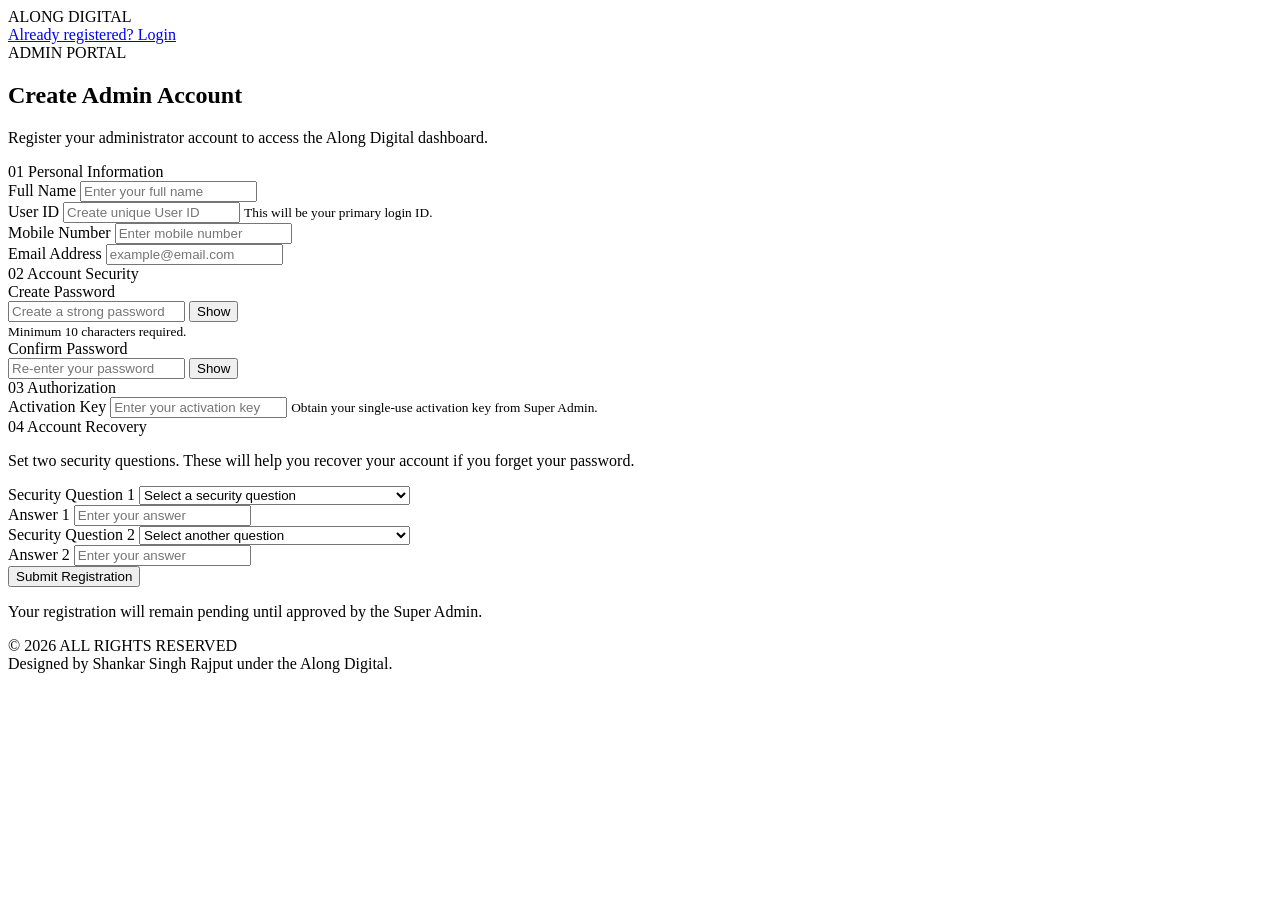
==== index.html @ 4b767f68 "Create index.html" ====
<!DOCTYPE html>
<html lang="en">

<head>
  <meta charset="UTF-8">
  <meta name="viewport" content="width=device-width, initial-scale=1.0">
  <meta name="theme-color" content="#080d19">

  <title>Admin Registration | Along Digital</title>

  <link rel="stylesheet" href="entry.css">
</head>

<body>

  <!-- NAVBAR -->
  <header class="navbar">
    <div class="brand">
      ALONG <span>DIGITAL</span>
    </div>

    <a href="login.html" class="login-link">
      Already registered? Login
    </a>
  </header>


  <!-- MAIN CONTENT -->
  <main class="container">

    <section class="registration-card">

      <div class="heading">
        <span class="eyebrow">ADMIN PORTAL</span>

        <h1>Create Admin Account</h1>

        <p>
          Register your administrator account to access
          the Along Digital dashboard.
        </p>
      </div>


      <!-- REGISTRATION FORM -->
      <form id="adminForm">

        <!-- PERSONAL DETAILS -->
        <div class="section-title">
          <span>01</span>
          Personal Information
        </div>

        <div class="form-group">
          <label for="fullName">Full Name</label>

          <input
            type="text"
            id="fullName"
            name="fullName"
            placeholder="Enter your full name"
            autocomplete="name"
            required
          >
        </div>


        <div class="form-row">

          <div class="form-group">
            <label for="userID">User ID</label>

            <input
              type="text"
              id="userID"
              name="userID"
              placeholder="Create unique User ID"
              autocomplete="username"
              minlength="4"
              required
            >

            <small>This will be your primary login ID.</small>
          </div>


          <div class="form-group">
            <label for="mobile">Mobile Number</label>

            <input
              type="tel"
              id="mobile"
              name="mobile"
              placeholder="Enter mobile number"
              autocomplete="tel"
              required
            >
          </div>

        </div>


        <div class="form-group">
          <label for="email">Email Address</label>

          <input
            type="email"
            id="email"
            name="email"
            placeholder="example@email.com"
            autocomplete="email"
            required
          >
        </div>


        <!-- PASSWORD -->
        <div class="section-title">
          <span>02</span>
          Account Security
        </div>

        <div class="form-group">
          <label for="password">Create Password</label>

          <div class="password-wrapper">
            <input
              type="password"
              id="password"
              name="password"
              placeholder="Create a strong password"
              autocomplete="new-password"
              minlength="10"
              required
            >

            <button
              type="button"
              class="toggle-password"
              data-target="password"
            >
              Show
            </button>
          </div>

          <small>Minimum 10 characters required.</small>
        </div>


        <div class="form-group">
          <label for="confirmPassword">Confirm Password</label>

          <div class="password-wrapper">
            <input
              type="password"
              id="confirmPassword"
              name="confirmPassword"
              placeholder="Re-enter your password"
              autocomplete="new-password"
              required
            >

            <button
              type="button"
              class="toggle-password"
              data-target="confirmPassword"
            >
              Show
            </button>
          </div>
        </div>


        <!-- ACTIVATION KEY -->
        <div class="section-title">
          <span>03</span>
          Authorization
        </div>

        <div class="form-group">
          <label for="activationKey">Activation Key</label>

          <input
            type="text"
            id="activationKey"
            name="activationKey"
            placeholder="Enter your activation key"
            autocomplete="off"
            required
          >

          <small>
            Obtain your single-use activation key from Super Admin.
          </small>
        </div>


        <!-- SECURITY QUESTIONS -->
        <div class="section-title">
          <span>04</span>
          Account Recovery
        </div>

        <p class="section-description">
          Set two security questions. These will help you
          recover your account if you forget your password.
        </p>


        <div class="form-group">
          <label for="securityQuestion1">
            Security Question 1
          </label>

          <select
            id="securityQuestion1"
            name="securityQuestion1"
            required
          >
            <option value="">Select a security question</option>
            <option value="What was the name of your first school?">
              What was the name of your first school?
            </option>
            <option value="What is your favourite childhood memory?">
              What is your favourite childhood memory?
            </option>
            <option value="What was your childhood nickname?">
              What was your childhood nickname?
            </option>
            <option value="What is the name of your first teacher?">
              What is the name of your first teacher?
            </option>
            <option value="What was your first pet's name?">
              What was your first pet's name?
            </option>
          </select>
        </div>


        <div class="form-group">
          <label for="securityAnswer1">
            Answer 1
          </label>

          <input
            type="text"
            id="securityAnswer1"
            name="securityAnswer1"
            placeholder="Enter your answer"
            autocomplete="off"
            required
          >
        </div>


        <div class="form-group">
          <label for="securityQuestion2">
            Security Question 2
          </label>

          <select
            id="securityQuestion2"
            name="securityQuestion2"
            required
          >
            <option value="">Select another question</option>
            <option value="What was the name of your first school?">
              What was the name of your first school?
            </option>
            <option value="What is your favourite childhood memory?">
              What is your favourite childhood memory?
            </option>
            <option value="What was your childhood nickname?">
              What was your childhood nickname?
            </option>
            <option value="What is the name of your first teacher?">
              What is the name of your first teacher?
            </option>
            <option value="What was your first pet's name?">
              What was your first pet's name?
            </option>
          </select>
        </div>


        <div class="form-group">
          <label for="securityAnswer2">
            Answer 2
          </label>

          <input
            type="text"
            id="securityAnswer2"
            name="securityAnswer2"
            placeholder="Enter your answer"
            autocomplete="off"
            required
          >
        </div>


        <!-- MESSAGE AREA -->
        <div id="message" role="status" aria-live="polite"></div>


        <!-- SUBMIT -->
        <button
          type="submit"
          id="submitBtn"
          class="submit-btn"
        >
          Submit Registration
        </button>


        <p class="approval-note">
          Your registration will remain pending until
          approved by the Super Admin.
        </p>

      </form>

    </section>

  </main>


  <!-- FOOTER -->
  <footer class="footer">
    © 2026 ALL RIGHTS RESERVED
    <br>
    Designed by Shankar Singh Rajput under the Along Digital.
  </footer>


  <script src="entry.js"></script>

</body>
  </html>
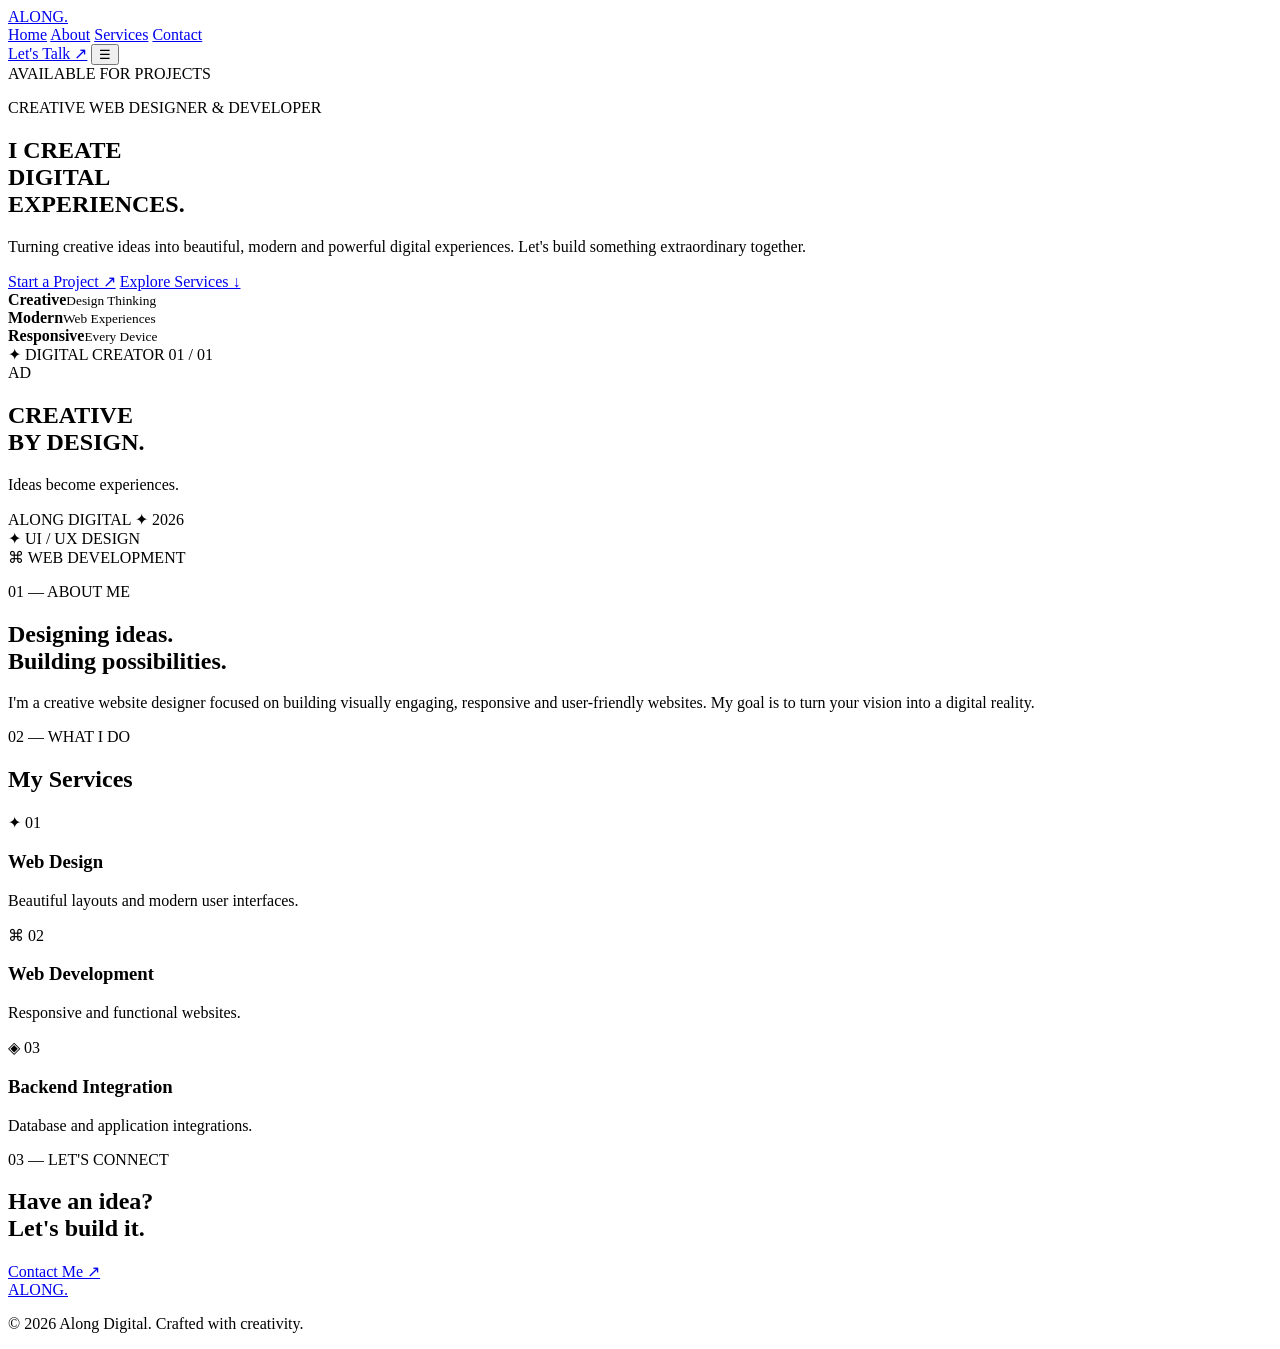
==== commit 0b9d0348: "Create index.html" ====
--- a/index.html
+++ b/index.html
@@ -1,341 +1,141 @@
-
 <!DOCTYPE html>
 <html lang="en">
-
 <head>
   <meta charset="UTF-8">
   <meta name="viewport" content="width=device-width, initial-scale=1.0">
-  <meta name="theme-color" content="#080d19">
-
-  <title>Admin Registration | Along Digital</title>
-
-  <link rel="stylesheet" href="entry.css">
+  <meta name="theme-color" content="#080812">
+  <title>Along Digital | Creative Web Designer</title>
+  <link rel="stylesheet" href="style.css">
+  <link rel="preconnect" href="https://fonts.googleapis.com">
+  <link href="https://fonts.googleapis.com/css2?family=Inter:wght@400;500;600;700;800&display=swap" rel="stylesheet">
 </head>
-
 <body>
 
-  <!-- NAVBAR -->
+  <div class="glow glow-one"></div>
+  <div class="glow glow-two"></div>
+
   <header class="navbar">
-    <div class="brand">
-      ALONG <span>DIGITAL</span>
-    </div>
+    <a href="#" class="logo">ALONG<span>.</span></a>
 
-    <a href="login.html" class="login-link">
-      Already registered? Login
-    </a>
+    <nav id="nav">
+      <a href="#home">Home</a>
+      <a href="#about">About</a>
+      <a href="#services">Services</a>
+      <a href="#contact">Contact</a>
+    </nav>
+
+    <a href="#contact" class="nav-btn">Let's Talk ↗</a>
+    <button class="menu" id="menu">☰</button>
   </header>
 
+  <main>
+    <section class="hero" id="home">
+      <div class="hero-content">
+        <div class="availability">
+          <span></span> AVAILABLE FOR PROJECTS
+        </div>
 
-  <!-- MAIN CONTENT -->
-  <main class="container">
+        <p class="eyebrow">CREATIVE WEB DESIGNER & DEVELOPER</p>
 
-    <section class="registration-card">
+        <h1>
+          I CREATE<br>
+          <span class="gradient">DIGITAL</span><br>
+          EXPERIENCES.
+        </h1>
 
-      <div class="heading">
-        <span class="eyebrow">ADMIN PORTAL</span>
+        <p class="description">
+          Turning creative ideas into beautiful, modern and
+          powerful digital experiences. Let's build something
+          extraordinary together.
+        </p>
 
-        <h1>Create Admin Account</h1>
+        <div class="hero-actions">
+          <a href="#contact" class="primary-btn">Start a Project ↗</a>
+          <a href="#services" class="secondary-btn">Explore Services ↓</a>
+        </div>
 
-        <p>
-          Register your administrator account to access
-          the Along Digital dashboard.
-        </p>
+        <div class="stats">
+          <div><strong>Creative</strong><small>Design Thinking</small></div>
+          <div><strong>Modern</strong><small>Web Experiences</small></div>
+          <div><strong>Responsive</strong><small>Every Device</small></div>
+        </div>
       </div>
 
+      <div class="hero-visual">
+        <div class="orbit orbit-one"></div>
+        <div class="orbit orbit-two"></div>
 
-      <!-- REGISTRATION FORM -->
-      <form id="adminForm">
-
-        <!-- PERSONAL DETAILS -->
-        <div class="section-title">
-          <span>01</span>
-          Personal Information
-        </div>
-
-        <div class="form-group">
-          <label for="fullName">Full Name</label>
-
-          <input
-            type="text"
-            id="fullName"
-            name="fullName"
-            placeholder="Enter your full name"
-            autocomplete="name"
-            required
-          >
-        </div>
-
-
-        <div class="form-row">
-
-          <div class="form-group">
-            <label for="userID">User ID</label>
-
-            <input
-              type="text"
-              id="userID"
-              name="userID"
-              placeholder="Create unique User ID"
-              autocomplete="username"
-              minlength="4"
-              required
-            >
-
-            <small>This will be your primary login ID.</small>
+        <div class="designer-card">
+          <div class="card-top">
+            <span>✦ DIGITAL CREATOR</span>
+            <span>01 / 01</span>
           </div>
 
+          <div class="avatar">AD</div>
 
-          <div class="form-group">
-            <label for="mobile">Mobile Number</label>
+          <h2>CREATIVE<br>BY DESIGN.</h2>
+          <p>Ideas become experiences.</p>
 
-            <input
-              type="tel"
-              id="mobile"
-              name="mobile"
-              placeholder="Enter mobile number"
-              autocomplete="tel"
-              required
-            >
-          </div>
-
-        </div>
-
-
-        <div class="form-group">
-          <label for="email">Email Address</label>
-
-          <input
-            type="email"
-            id="email"
-            name="email"
-            placeholder="example@email.com"
-            autocomplete="email"
-            required
-          >
-        </div>
-
-
-        <!-- PASSWORD -->
-        <div class="section-title">
-          <span>02</span>
-          Account Security
-        </div>
-
-        <div class="form-group">
-          <label for="password">Create Password</label>
-
-          <div class="password-wrapper">
-            <input
-              type="password"
-              id="password"
-              name="password"
-              placeholder="Create a strong password"
-              autocomplete="new-password"
-              minlength="10"
-              required
-            >
-
-            <button
-              type="button"
-              class="toggle-password"
-              data-target="password"
-            >
-              Show
-            </button>
-          </div>
-
-          <small>Minimum 10 characters required.</small>
-        </div>
-
-
-        <div class="form-group">
-          <label for="confirmPassword">Confirm Password</label>
-
-          <div class="password-wrapper">
-            <input
-              type="password"
-              id="confirmPassword"
-              name="confirmPassword"
-              placeholder="Re-enter your password"
-              autocomplete="new-password"
-              required
-            >
-
-            <button
-              type="button"
-              class="toggle-password"
-              data-target="confirmPassword"
-            >
-              Show
-            </button>
+          <div class="card-bottom">
+            <span>ALONG DIGITAL</span>
+            <span>✦ 2026</span>
           </div>
         </div>
 
-
-        <!-- ACTIVATION KEY -->
-        <div class="section-title">
-          <span>03</span>
-          Authorization
-        </div>
-
-        <div class="form-group">
-          <label for="activationKey">Activation Key</label>
-
-          <input
-            type="text"
-            id="activationKey"
-            name="activationKey"
-            placeholder="Enter your activation key"
-            autocomplete="off"
-            required
-          >
-
-          <small>
-            Obtain your single-use activation key from Super Admin.
-          </small>
-        </div>
-
-
-        <!-- SECURITY QUESTIONS -->
-        <div class="section-title">
-          <span>04</span>
-          Account Recovery
-        </div>
-
-        <p class="section-description">
-          Set two security questions. These will help you
-          recover your account if you forget your password.
-        </p>
-
-
-        <div class="form-group">
-          <label for="securityQuestion1">
-            Security Question 1
-          </label>
-
-          <select
-            id="securityQuestion1"
-            name="securityQuestion1"
-            required
-          >
-            <option value="">Select a security question</option>
-            <option value="What was the name of your first school?">
-              What was the name of your first school?
-            </option>
-            <option value="What is your favourite childhood memory?">
-              What is your favourite childhood memory?
-            </option>
-            <option value="What was your childhood nickname?">
-              What was your childhood nickname?
-            </option>
-            <option value="What is the name of your first teacher?">
-              What is the name of your first teacher?
-            </option>
-            <option value="What was your first pet's name?">
-              What was your first pet's name?
-            </option>
-          </select>
-        </div>
-
-
-        <div class="form-group">
-          <label for="securityAnswer1">
-            Answer 1
-          </label>
-
-          <input
-            type="text"
-            id="securityAnswer1"
-            name="securityAnswer1"
-            placeholder="Enter your answer"
-            autocomplete="off"
-            required
-          >
-        </div>
-
-
-        <div class="form-group">
-          <label for="securityQuestion2">
-            Security Question 2
-          </label>
-
-          <select
-            id="securityQuestion2"
-            name="securityQuestion2"
-            required
-          >
-            <option value="">Select another question</option>
-            <option value="What was the name of your first school?">
-              What was the name of your first school?
-            </option>
-            <option value="What is your favourite childhood memory?">
-              What is your favourite childhood memory?
-            </option>
-            <option value="What was your childhood nickname?">
-              What was your childhood nickname?
-            </option>
-            <option value="What is the name of your first teacher?">
-              What is the name of your first teacher?
-            </option>
-            <option value="What was your first pet's name?">
-              What was your first pet's name?
-            </option>
-          </select>
-        </div>
-
-
-        <div class="form-group">
-          <label for="securityAnswer2">
-            Answer 2
-          </label>
-
-          <input
-            type="text"
-            id="securityAnswer2"
-            name="securityAnswer2"
-            placeholder="Enter your answer"
-            autocomplete="off"
-            required
-          >
-        </div>
-
-
-        <!-- MESSAGE AREA -->
-        <div id="message" role="status" aria-live="polite"></div>
-
-
-        <!-- SUBMIT -->
-        <button
-          type="submit"
-          id="submitBtn"
-          class="submit-btn"
-        >
-          Submit Registration
-        </button>
-
-
-        <p class="approval-note">
-          Your registration will remain pending until
-          approved by the Super Admin.
-        </p>
-
-      </form>
-
+        <div class="floating-tag tag-one">✦ UI / UX DESIGN</div>
+        <div class="floating-tag tag-two">⌘ WEB DEVELOPMENT</div>
+      </div>
     </section>
 
+    <section class="about section" id="about">
+      <p class="eyebrow">01 — ABOUT ME</p>
+      <h2>Designing ideas.<br><span class="gradient">Building possibilities.</span></h2>
+      <p>
+        I'm a creative website designer focused on building
+        visually engaging, responsive and user-friendly websites.
+        My goal is to turn your vision into a digital reality.
+      </p>
+    </section>
+
+    <section class="services section" id="services">
+      <p class="eyebrow">02 — WHAT I DO</p>
+      <h2>My <span class="gradient">Services</span></h2>
+
+      <div class="service-grid">
+        <article class="service-card">
+          <span>✦ 01</span>
+          <h3>Web Design</h3>
+          <p>Beautiful layouts and modern user interfaces.</p>
+        </article>
+
+        <article class="service-card">
+          <span>⌘ 02</span>
+          <h3>Web Development</h3>
+          <p>Responsive and functional websites.</p>
+        </article>
+
+        <article class="service-card">
+          <span>◈ 03</span>
+          <h3>Backend Integration</h3>
+          <p>Database and application integrations.</p>
+        </article>
+      </div>
+    </section>
+
+    <section class="contact section" id="contact">
+      <p class="eyebrow">03 — LET'S CONNECT</p>
+      <h2>Have an idea?<br><span class="gradient">Let's build it.</span></h2>
+      <a class="primary-btn" href="mailto:contact@alongdigital.com">
+        Contact Me ↗
+      </a>
+    </section>
   </main>
 
-
-  <!-- FOOTER -->
-  <footer class="footer">
-    © 2026 ALL RIGHTS RESERVED
-    <br>
-    Designed by Shankar Singh Rajput under the Along Digital.
+  <footer>
+    <a href="#" class="logo">ALONG<span>.</span></a>
+    <p>© 2026 Along Digital. Crafted with creativity.</p>
   </footer>
 
-
-  <script src="entry.js"></script>
-
+  <script src="script.js"></script>
 </body>
   </html>
-  
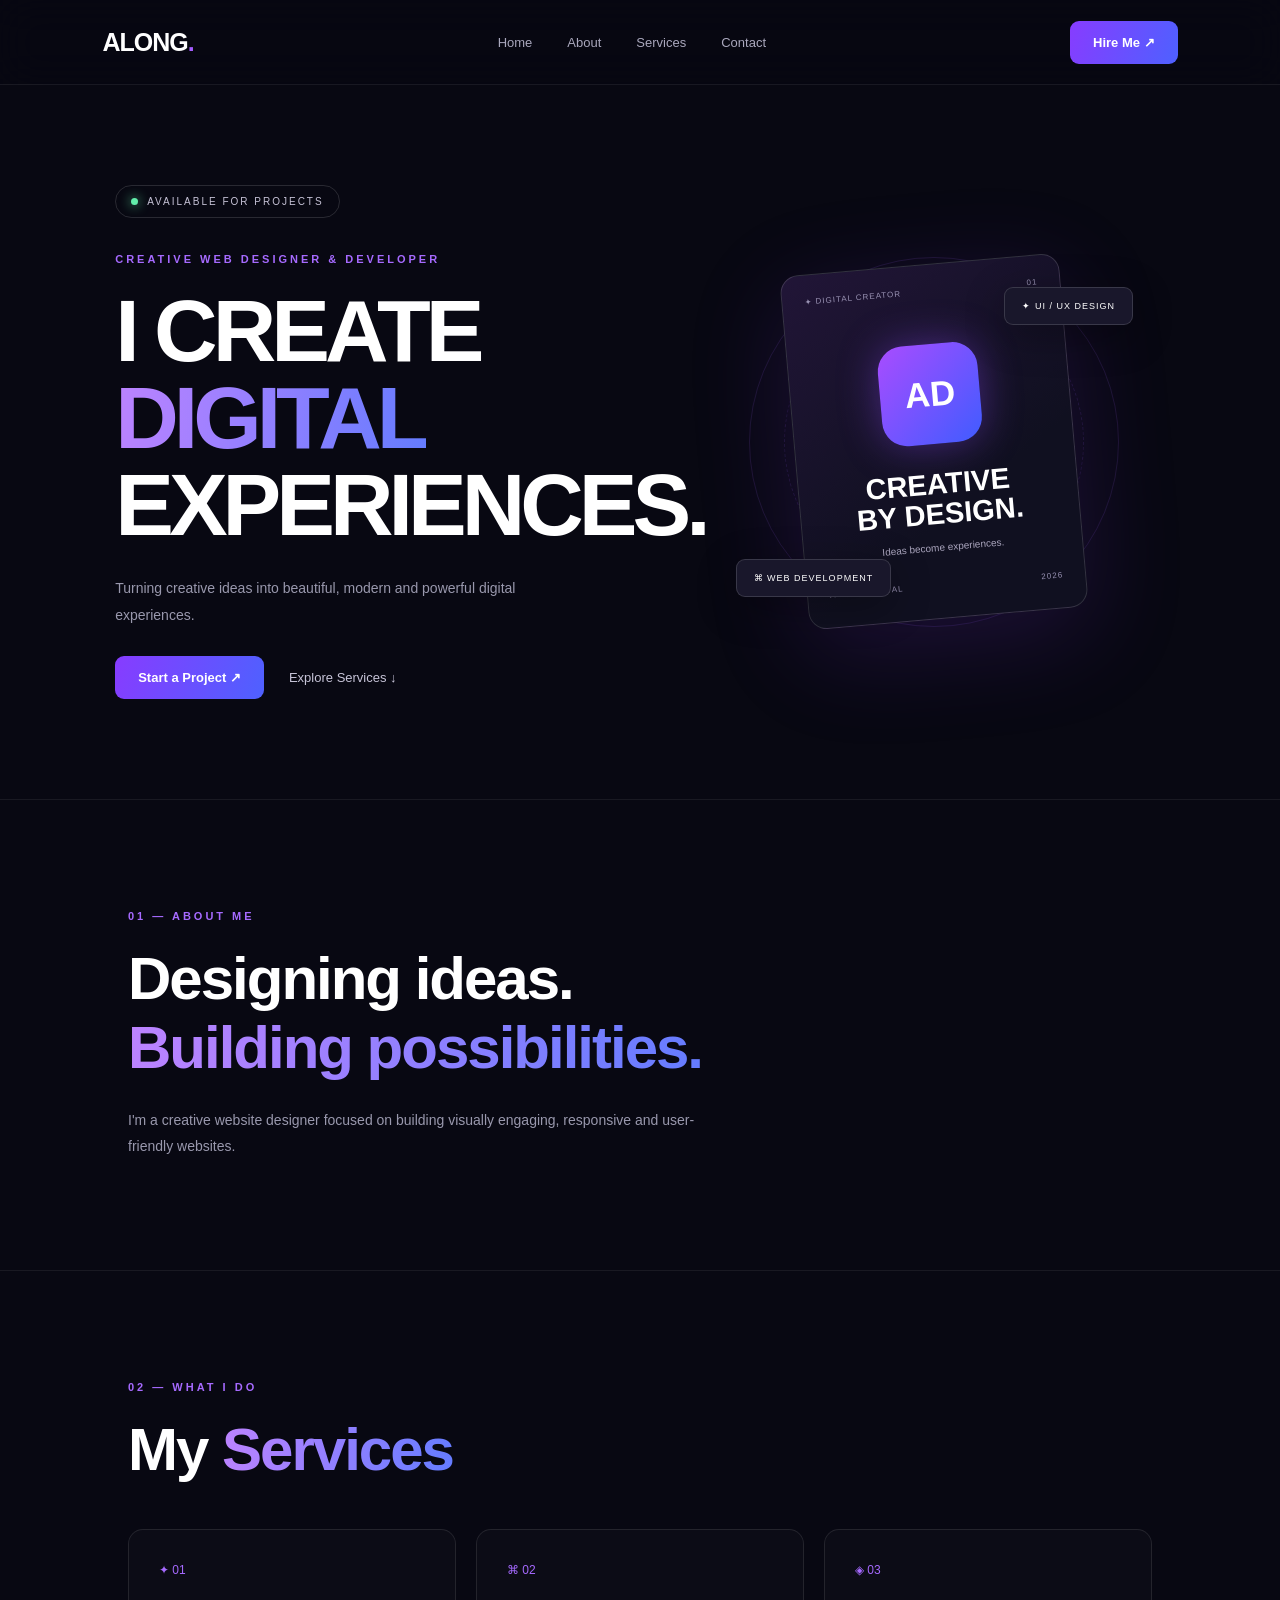
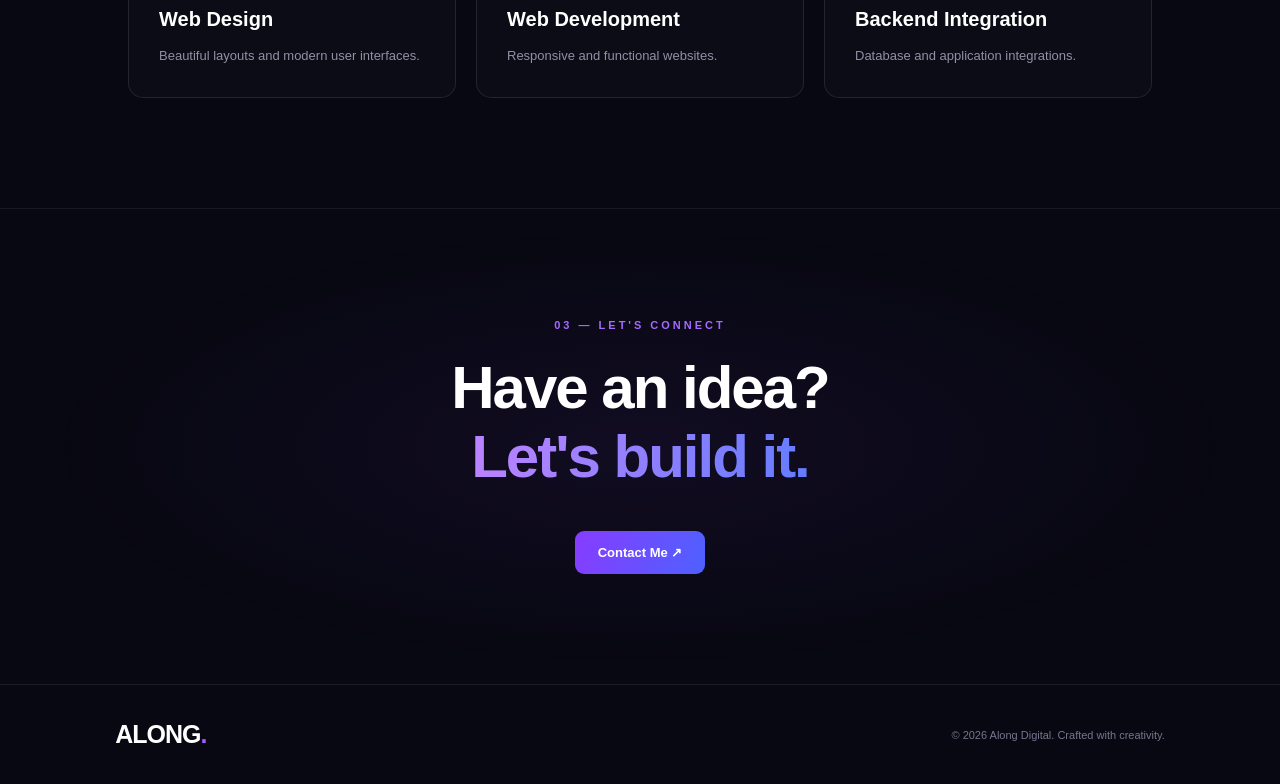
==== commit 498ef817: "Refactor index.html for improved structure and content Updated the title and navigation structure, r" ====
--- a/index.html
+++ b/index.html
@@ -1,141 +1,102 @@
+
 <!DOCTYPE html>
 <html lang="en">
 <head>
   <meta charset="UTF-8">
   <meta name="viewport" content="width=device-width, initial-scale=1.0">
-  <meta name="theme-color" content="#080812">
-  <title>Along Digital | Creative Web Designer</title>
+  <title>Along Digital | Web Designer</title>
   <link rel="stylesheet" href="style.css">
-  <link rel="preconnect" href="https://fonts.googleapis.com">
-  <link href="https://fonts.googleapis.com/css2?family=Inter:wght@400;500;600;700;800&display=swap" rel="stylesheet">
 </head>
 <body>
 
-  <div class="glow glow-one"></div>
-  <div class="glow glow-two"></div>
+<header class="navbar">
+  <a href="index.html" class="logo">ALONG<span>.</span></a>
 
-  <header class="navbar">
-    <a href="#" class="logo">ALONG<span>.</span></a>
+  <nav id="nav">
+    <a href="index.html" class="active">Home</a>
+    <a href="index.html#about">About</a>
+    <a href="index.html#services">Services</a>
+    <a href="contact.html">Contact</a>
+  </nav>
 
-    <nav id="nav">
-      <a href="#home">Home</a>
-      <a href="#about">About</a>
-      <a href="#services">Services</a>
-      <a href="#contact">Contact</a>
-    </nav>
+  <a href="contact.html" class="nav-btn">Hire Me ↗</a>
+  <button class="menu" id="menu" aria-label="Toggle menu">☰</button>
+</header>
 
-    <a href="#contact" class="nav-btn">Let's Talk ↗</a>
-    <button class="menu" id="menu">☰</button>
-  </header>
+<main>
+  <section class="hero" id="home">
+    <div class="hero-content">
+      <div class="availability"><span></span> AVAILABLE FOR PROJECTS</div>
+      <p class="eyebrow">CREATIVE WEB DESIGNER & DEVELOPER</p>
+      <h1>I CREATE<br><span class="gradient">DIGITAL</span><br>EXPERIENCES.</h1>
+      <p class="description">
+        Turning creative ideas into beautiful, modern and
+        powerful digital experiences.
+      </p>
+      <div class="hero-actions">
+        <a href="contact.html" class="primary-btn">Start a Project ↗</a>
+        <a href="#services" class="secondary-btn">Explore Services ↓</a>
+      </div>
+    </div>
 
-  <main>
-    <section class="hero" id="home">
-      <div class="hero-content">
-        <div class="availability">
-          <span></span> AVAILABLE FOR PROJECTS
-        </div>
+    <div class="hero-visual">
+      <div class="orbit orbit-one"></div>
+      <div class="orbit orbit-two"></div>
+      <div class="designer-card">
+        <div class="card-top"><span>✦ DIGITAL CREATOR</span><span>01</span></div>
+        <div class="avatar">AD</div>
+        <h2>CREATIVE<br>BY DESIGN.</h2>
+        <p>Ideas become experiences.</p>
+        <div class="card-bottom"><span>ALONG DIGITAL</span><span>2026</span></div>
+      </div>
+      <div class="floating-tag tag-one">✦ UI / UX DESIGN</div>
+      <div class="floating-tag tag-two">⌘ WEB DEVELOPMENT</div>
+    </div>
+  </section>
 
-        <p class="eyebrow">CREATIVE WEB DESIGNER & DEVELOPER</p>
+  <section class="about section" id="about">
+    <p class="eyebrow">01 — ABOUT ME</p>
+    <h2>Designing ideas.<br><span class="gradient">Building possibilities.</span></h2>
+    <p>
+      I'm a creative website designer focused on building
+      visually engaging, responsive and user-friendly websites.
+    </p>
+  </section>
 
-        <h1>
-          I CREATE<br>
-          <span class="gradient">DIGITAL</span><br>
-          EXPERIENCES.
-        </h1>
+  <section class="services section" id="services">
+    <p class="eyebrow">02 — WHAT I DO</p>
+    <h2>My <span class="gradient">Services</span></h2>
+    <div class="service-grid">
+      <article class="service-card">
+        <span>✦ 01</span>
+        <h3>Web Design</h3>
+        <p>Beautiful layouts and modern user interfaces.</p>
+      </article>
+      <article class="service-card">
+        <span>⌘ 02</span>
+        <h3>Web Development</h3>
+        <p>Responsive and functional websites.</p>
+      </article>
+      <article class="service-card">
+        <span>◈ 03</span>
+        <h3>Backend Integration</h3>
+        <p>Database and application integrations.</p>
+      </article>
+    </div>
+  </section>
 
-        <p class="description">
-          Turning creative ideas into beautiful, modern and
-          powerful digital experiences. Let's build something
-          extraordinary together.
-        </p>
+  <section class="contact section">
+    <p class="eyebrow">03 — LET'S CONNECT</p>
+    <h2>Have an idea?<br><span class="gradient">Let's build it.</span></h2>
+    <a href="contact.html" class="primary-btn">Contact Me ↗</a>
+  </section>
+</main>
 
-        <div class="hero-actions">
-          <a href="#contact" class="primary-btn">Start a Project ↗</a>
-          <a href="#services" class="secondary-btn">Explore Services ↓</a>
-        </div>
+<footer>
+  <a href="index.html" class="logo">ALONG<span>.</span></a>
+  <p>© 2026 Along Digital. Crafted with creativity.</p>
+</footer>
 
-        <div class="stats">
-          <div><strong>Creative</strong><small>Design Thinking</small></div>
-          <div><strong>Modern</strong><small>Web Experiences</small></div>
-          <div><strong>Responsive</strong><small>Every Device</small></div>
-        </div>
-      </div>
-
-      <div class="hero-visual">
-        <div class="orbit orbit-one"></div>
-        <div class="orbit orbit-two"></div>
-
-        <div class="designer-card">
-          <div class="card-top">
-            <span>✦ DIGITAL CREATOR</span>
-            <span>01 / 01</span>
-          </div>
-
-          <div class="avatar">AD</div>
-
-          <h2>CREATIVE<br>BY DESIGN.</h2>
-          <p>Ideas become experiences.</p>
-
-          <div class="card-bottom">
-            <span>ALONG DIGITAL</span>
-            <span>✦ 2026</span>
-          </div>
-        </div>
-
-        <div class="floating-tag tag-one">✦ UI / UX DESIGN</div>
-        <div class="floating-tag tag-two">⌘ WEB DEVELOPMENT</div>
-      </div>
-    </section>
-
-    <section class="about section" id="about">
-      <p class="eyebrow">01 — ABOUT ME</p>
-      <h2>Designing ideas.<br><span class="gradient">Building possibilities.</span></h2>
-      <p>
-        I'm a creative website designer focused on building
-        visually engaging, responsive and user-friendly websites.
-        My goal is to turn your vision into a digital reality.
-      </p>
-    </section>
-
-    <section class="services section" id="services">
-      <p class="eyebrow">02 — WHAT I DO</p>
-      <h2>My <span class="gradient">Services</span></h2>
-
-      <div class="service-grid">
-        <article class="service-card">
-          <span>✦ 01</span>
-          <h3>Web Design</h3>
-          <p>Beautiful layouts and modern user interfaces.</p>
-        </article>
-
-        <article class="service-card">
-          <span>⌘ 02</span>
-          <h3>Web Development</h3>
-          <p>Responsive and functional websites.</p>
-        </article>
-
-        <article class="service-card">
-          <span>◈ 03</span>
-          <h3>Backend Integration</h3>
-          <p>Database and application integrations.</p>
-        </article>
-      </div>
-    </section>
-
-    <section class="contact section" id="contact">
-      <p class="eyebrow">03 — LET'S CONNECT</p>
-      <h2>Have an idea?<br><span class="gradient">Let's build it.</span></h2>
-      <a class="primary-btn" href="mailto:contact@alongdigital.com">
-        Contact Me ↗
-      </a>
-    </section>
-  </main>
-
-  <footer>
-    <a href="#" class="logo">ALONG<span>.</span></a>
-    <p>© 2026 Along Digital. Crafted with creativity.</p>
-  </footer>
-
-  <script src="script.js"></script>
+<script src="script.js"></script>
 </body>
-  </html>
+</html>
--- a/style.css
+++ b/style.css
@@ -0,0 +1,417 @@
+* {
+  margin: 0;
+  padding: 0;
+  box-sizing: border-box;
+}
+
+html {
+  scroll-behavior: smooth;
+}
+
+body {
+  background: #080812;
+  color: #fff;
+  font-family: 'Inter', sans-serif;
+  overflow-x: hidden;
+}
+
+a {
+  text-decoration: none;
+  color: inherit;
+}
+
+.glow {
+  position: fixed;
+  width: 350px;
+  height: 350px;
+  border-radius: 50%;
+  filter: blur(120px);
+  opacity: .22;
+  pointer-events: none;
+  z-index: -1;
+}
+
+.glow-one {
+  background: #822cff;
+  top: 5%;
+  left: -150px;
+}
+
+.glow-two {
+  background: #145eff;
+  right: -150px;
+  top: 45%;
+}
+
+.navbar {
+  height: 85px;
+  display: flex;
+  align-items: center;
+  justify-content: space-between;
+  padding: 0 8%;
+  border-bottom: 1px solid #ffffff12;
+  position: sticky;
+  top: 0;
+  background: #080812dd;
+  backdrop-filter: blur(20px);
+  z-index: 100;
+}
+
+.logo {
+  font-size: 25px;
+  font-weight: 800;
+  letter-spacing: -1px;
+}
+
+.logo span {
+  color: #a45cff;
+}
+
+nav {
+  display: flex;
+  gap: 35px;
+}
+
+nav a {
+  font-size: 13px;
+  color: #aaa8bd;
+  transition: .3s;
+}
+
+nav a:hover {
+  color: #b77cff;
+}
+
+.nav-btn, .primary-btn {
+  padding: 14px 23px;
+  border-radius: 9px;
+  background: linear-gradient(110deg, #873cff, #4e61ff);
+  font-size: 13px;
+  font-weight: 700;
+  transition: .3s;
+}
+
+.nav-btn:hover, .primary-btn:hover {
+  transform: translateY(-4px);
+  box-shadow: 0 10px 35px #873cff66;
+}
+
+.menu {
+  display: none;
+  color: white;
+  background: none;
+  border: 0;
+  font-size: 25px;
+}
+
+.hero {
+  min-height: 680px;
+  padding: 100px 9%;
+  display: grid;
+  grid-template-columns: 1.1fr .9fr;
+  align-items: center;
+  gap: 40px;
+}
+
+.availability {
+  display: inline-flex;
+  align-items: center;
+  gap: 9px;
+  font-size: 10px;
+  letter-spacing: 2px;
+  border: 1px solid #ffffff22;
+  padding: 10px 15px;
+  border-radius: 30px;
+  margin-bottom: 35px;
+  color: #c6c2d6;
+}
+
+.availability span {
+  width: 7px;
+  height: 7px;
+  background: #62edaa;
+  border-radius: 50%;
+  box-shadow: 0 0 12px #62edaa;
+}
+
+.eyebrow {
+  color: #a66aff;
+  font-size: 11px;
+  font-weight: 700;
+  letter-spacing: 3px;
+  margin-bottom: 22px;
+}
+
+.hero h1 {
+  font-size: clamp(52px, 7vw, 88px);
+  font-weight: 800;
+  letter-spacing: -5px;
+  line-height: .99;
+}
+
+.gradient {
+  background: linear-gradient(100deg, #bd83ff, #647cff);
+  color: transparent;
+  background-clip: text;
+}
+
+.description {
+  max-width: 450px;
+  color: #9998ad;
+  line-height: 1.9;
+  font-size: 14px;
+  margin: 27px 0;
+}
+
+.hero-actions {
+  display: flex;
+  align-items: center;
+  gap: 25px;
+  flex-wrap: wrap;
+}
+
+.secondary-btn {
+  font-size: 13px;
+  color: #c7c4d8;
+}
+
+.stats {
+  display: flex;
+  gap: 35px;
+  margin-top: 65px;
+  flex-wrap: wrap;
+}
+
+.stats div {
+  display: flex;
+  flex-direction: column;
+  gap: 8px;
+}
+
+.stats strong {
+  font-size: 13px;
+}
+
+.stats small {
+  color: #77758e;
+  font-size: 10px;
+}
+
+.hero-visual {
+  height: 440px;
+  display: flex;
+  justify-content: center;
+  align-items: center;
+  position: relative;
+}
+
+.orbit {
+  position: absolute;
+  width: 370px;
+  height: 370px;
+  border: 1px solid #9b60ff22;
+  border-radius: 50%;
+  animation: rotate 18s linear infinite;
+}
+
+.orbit-two {
+  width: 300px;
+  height: 300px;
+  border-style: dashed;
+  animation-direction: reverse;
+}
+
+.designer-card {
+  width: 280px;
+  height: 355px;
+  border: 1px solid #ffffff24;
+  border-radius: 18px;
+  padding: 22px;
+  background: linear-gradient(145deg, #211537, #101020 65%);
+  box-shadow: 0 25px 100px #7133ce33;
+  transform: rotate(-5deg);
+  animation: float 5s ease-in-out infinite;
+}
+
+.card-top, .card-bottom {
+  display: flex;
+  justify-content: space-between;
+  color: #9992b3;
+  font-size: 8px;
+  letter-spacing: 1px;
+}
+
+.avatar {
+  width: 100px;
+  height: 100px;
+  border-radius: 25px;
+  background: linear-gradient(135deg, #a94cff, #405cff);
+  display: grid;
+  place-items: center;
+  font-size: 35px;
+  font-weight: 800;
+  margin: 48px auto 25px;
+  box-shadow: 0 0 40px #914cff66;
+}
+
+.designer-card h2 {
+  text-align: center;
+  font-size: 29px;
+  line-height: 1.05;
+}
+
+.designer-card p {
+  text-align: center;
+  color: #aaa5bd;
+  font-size: 10px;
+  margin: 12px 0 28px;
+}
+
+.floating-tag {
+  position: absolute;
+  background: #19172b;
+  border: 1px solid #ffffff24;
+  padding: 13px 17px;
+  border-radius: 9px;
+  font-size: 9px;
+  letter-spacing: 1px;
+  box-shadow: 0 10px 40px #0005;
+  animation: float 4s ease-in-out infinite;
+}
+
+.tag-one {
+  top: 65px;
+  right: -10px;
+}
+
+.tag-two {
+  bottom: 65px;
+  left: -10px;
+  animation-delay: 1s;
+}
+
+.section {
+  padding: 110px 10%;
+  border-top: 1px solid #ffffff12;
+}
+
+.section h2 {
+  font-size: clamp(35px, 5vw, 60px);
+  letter-spacing: -2px;
+  margin-bottom: 25px;
+}
+
+.about > p:last-child {
+  max-width: 600px;
+  color: #9998ad;
+  line-height: 1.9;
+  font-size: 14px;
+}
+
+.service-grid {
+  display: grid;
+  grid-template-columns: repeat(3, 1fr);
+  gap: 20px;
+  margin-top: 45px;
+}
+
+.service-card {
+  padding: 30px;
+  border: 1px solid #ffffff18;
+  background: #ffffff05;
+  border-radius: 15px;
+  transition: .35s;
+}
+
+.service-card:hover {
+  transform: translateY(-9px);
+  border-color: #9d60ff;
+  background: #9d60ff0c;
+}
+
+.service-card span {
+  color: #a66aff;
+  font-size: 12px;
+}
+
+.service-card h3 {
+  margin: 30px 0 13px;
+  font-size: 20px;
+}
+
+.service-card p {
+  color: #9290a5;
+  font-size: 13px;
+  line-height: 1.8;
+}
+
+.contact {
+  text-align: center;
+  background: radial-gradient(ellipse at center, #7139bd18, transparent 65%);
+}
+
+.contact .primary-btn {
+  display: inline-block;
+  margin-top: 15px;
+}
+
+footer {
+  border-top: 1px solid #ffffff15;
+  padding: 35px 9%;
+  display: flex;
+  justify-content: space-between;
+  align-items: center;
+  gap: 20px;
+}
+
+footer p {
+  color: #77758e;
+  font-size: 11px;
+}
+
+@keyframes float {
+  0%, 100% { transform: translateY(0) rotate(-5deg); }
+  50% { transform: translateY(-15px) rotate(-2deg); }
+}
+
+@keyframes rotate {
+  to { transform: rotate(360deg); }
+}
+
+@media(max-width: 800px) {
+  .navbar { padding: 0 6%; }
+  .nav-btn { display: none; }
+  .menu { display: block; }
+
+  nav {
+    display: none;
+    position: absolute;
+    top: 85px;
+    left: 0;
+    width: 100%;
+    background: #11101e;
+    padding: 25px;
+    flex-direction: column;
+    gap: 25px;
+  }
+
+  nav.active { display: flex; }
+
+  .hero {
+    grid-template-columns: 1fr;
+    padding: 75px 7%;
+    text-align: center;
+  }
+
+  .description { margin: 25px auto; }
+  .hero-actions, .stats { justify-content: center; }
+  .hero-visual { margin-top: 30px; }
+  .service-grid { grid-template-columns: 1fr; }
+  .section { padding: 80px 7%; }
+  footer { flex-direction: column; text-align: center; }
+}
+
+@media(max-width: 400px) {
+  .hero h1 { letter-spacing: -3px; }
+  .hero-visual { transform: scale(.85); }
+  }
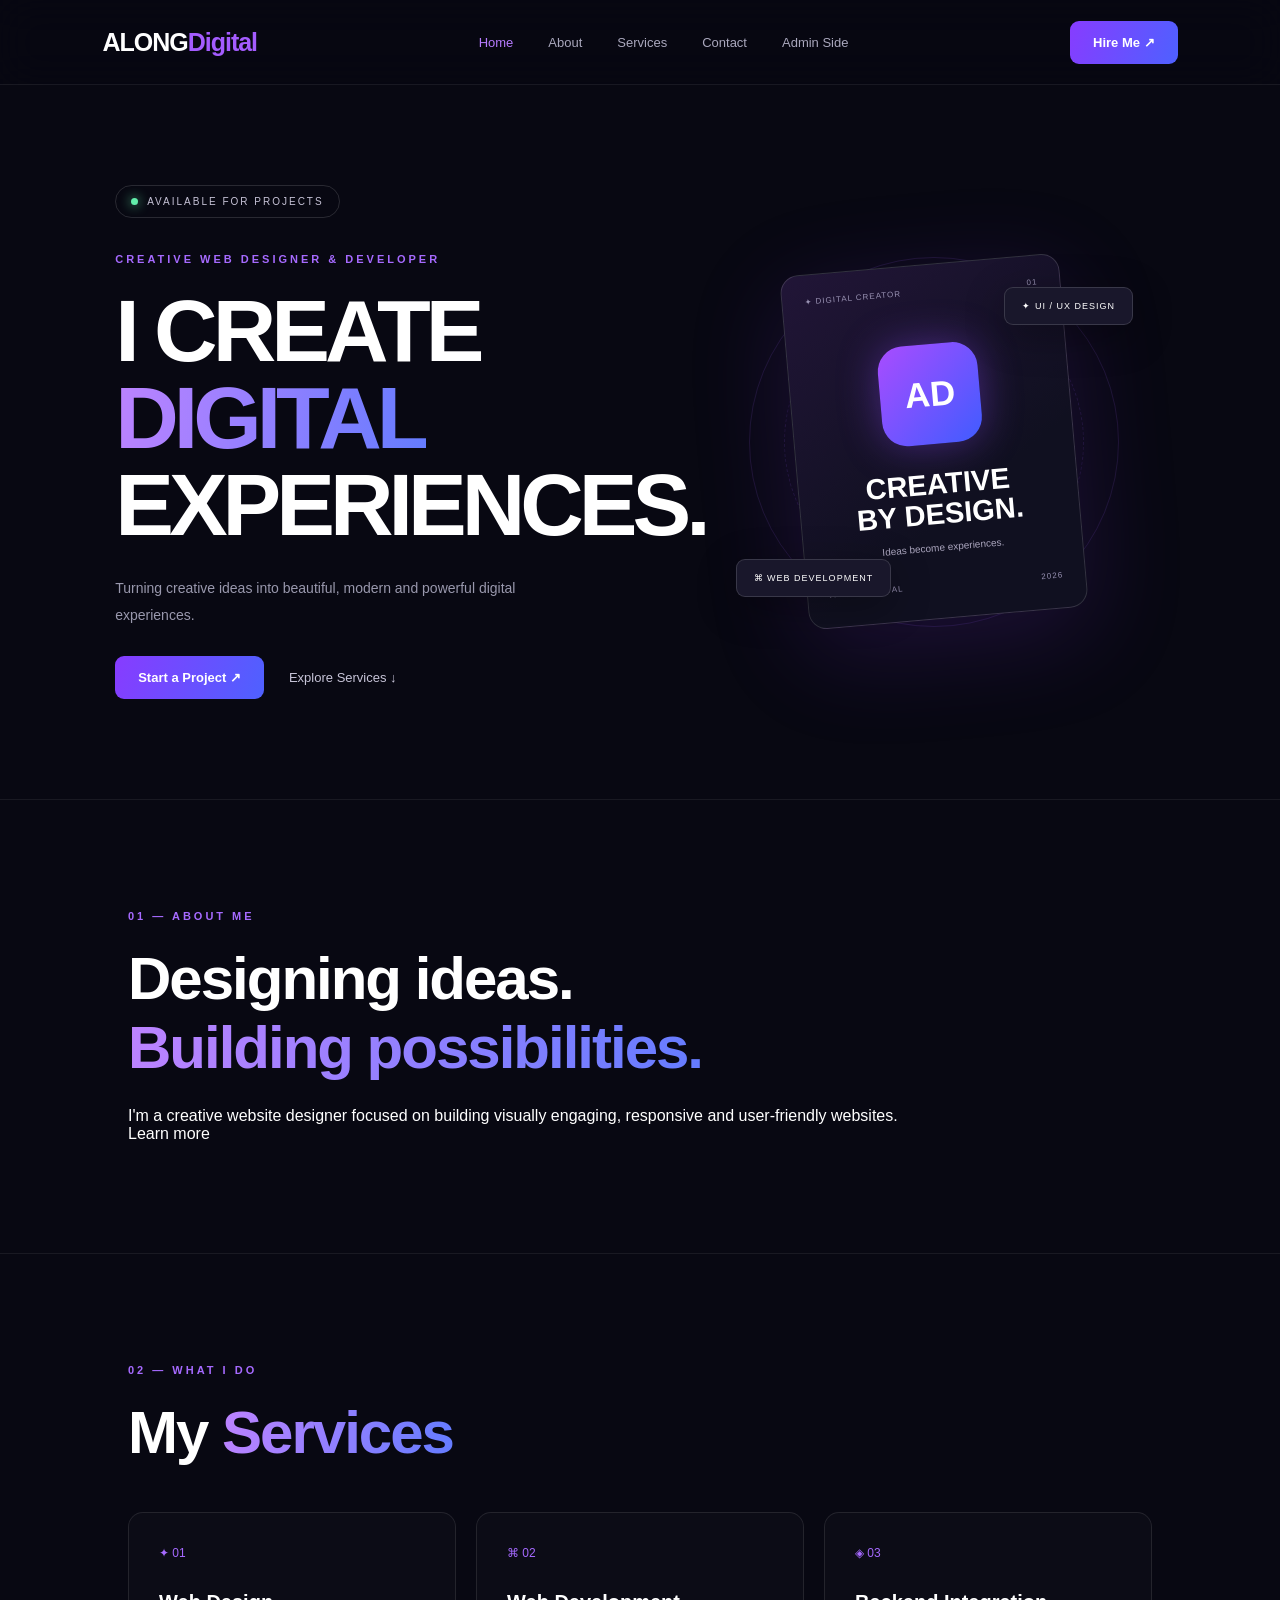
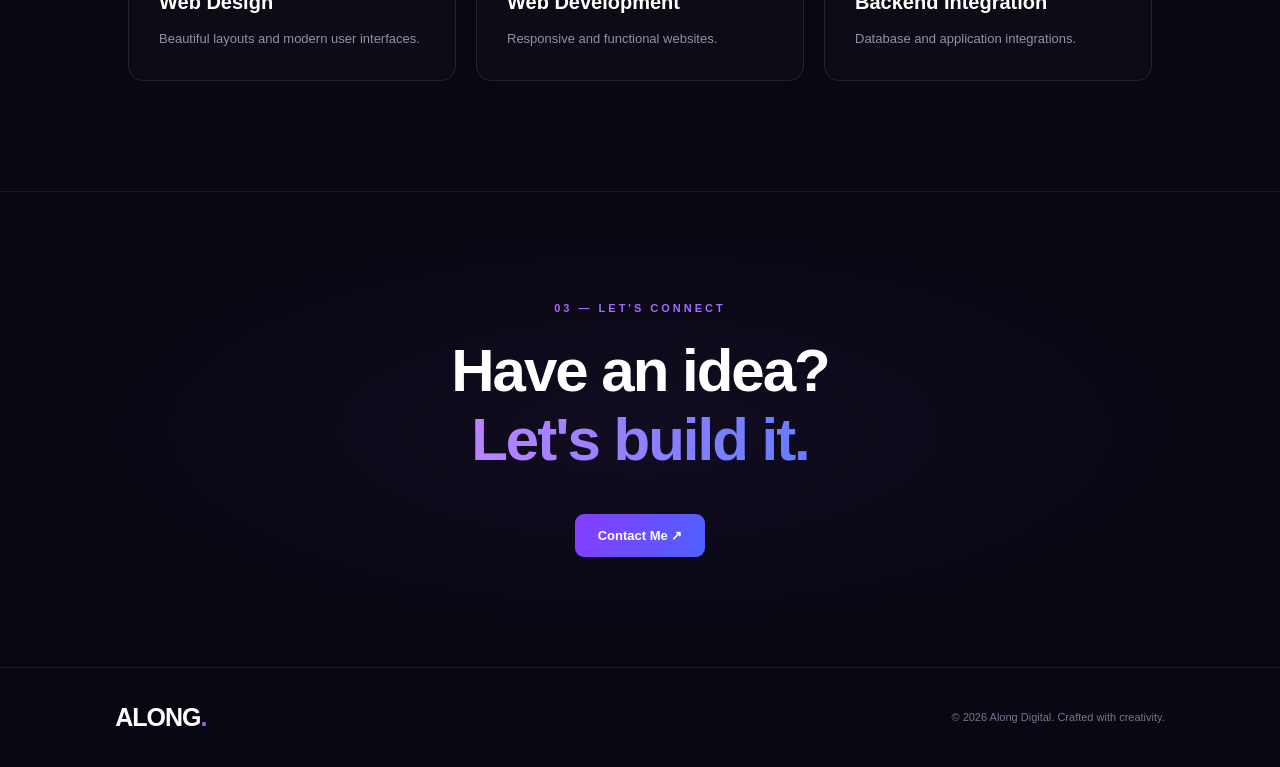
==== commit 1f902e0e: "Update index.html" ====
--- a/index.html
+++ b/index.html
@@ -4,19 +4,20 @@
 <head>
   <meta charset="UTF-8">
   <meta name="viewport" content="width=device-width, initial-scale=1.0">
-  <title>Along Digital | Web Designer</title>
+  <title>Along digital Web Solutions</title>
   <link rel="stylesheet" href="style.css">
 </head>
 <body>
 
 <header class="navbar">
-  <a href="index.html" class="logo">ALONG<span>.</span></a>
+  <a href="index.html" class="logo">ALONG<span>Digital</span></a>
 
   <nav id="nav">
     <a href="index.html" class="active">Home</a>
     <a href="index.html#about">About</a>
     <a href="index.html#services">Services</a>
     <a href="contact.html">Contact</a>
+    <a href="pannel.html">Admin Side</a>
   </nav>
 
   <a href="contact.html" class="nav-btn">Hire Me ↗</a>
@@ -61,6 +62,7 @@
       I'm a creative website designer focused on building
       visually engaging, responsive and user-friendly websites.
     </p>
+    <a class="other-btn" href="https://drive.google.com/file/d/1S5WJHfjvteyAa6pQIEfXdPivFFkU4tuv/view?usp=drivesdk">Learn more</a>
   </section>
 
   <section class="services section" id="services">
--- a/style.css
+++ b/style.css
@@ -415,3 +415,138 @@
   .hero h1 { letter-spacing: -3px; }
   .hero-visual { transform: scale(.85); }
   }
+
+/* NAVBAR ACTIVE STATE */
+nav a.active {
+  color: #b77cff;
+}
+
+/* CONTACT PAGE */
+.contact-page {
+  min-height: 85vh;
+  padding: 85px 8%;
+  display: grid;
+  grid-template-columns: 0.85fr 1.15fr;
+  align-items: start;
+  gap: 65px;
+}
+
+.contact-heading {
+  position: sticky;
+  top: 140px;
+}
+
+.contact-heading h1 {
+  font-size: clamp(48px, 6vw, 76px);
+  line-height: 1.05;
+  letter-spacing: -4px;
+}
+
+.contact-heading > p:last-child {
+  color: #9998ad;
+  line-height: 1.8;
+  margin-top: 25px;
+  max-width: 370px;
+}
+
+.contact-container {
+  background: #ffffff08;
+  border: 1px solid #ffffff1c;
+  border-radius: 18px;
+  padding: 35px;
+}
+
+#contactForm {
+  display: flex;
+  flex-direction: column;
+  gap: 22px;
+}
+
+.form-row {
+  display: grid;
+  grid-template-columns: 1fr 1fr;
+  gap: 18px;
+}
+
+.form-group {
+  display: flex;
+  flex-direction: column;
+  gap: 10px;
+}
+
+.form-group label {
+  font-size: 12px;
+  font-weight: 600;
+  color: #d6d1e7;
+}
+
+.form-group input,
+.form-group select,
+.form-group textarea {
+  width: 100%;
+  background: #10101e;
+  border: 1px solid #ffffff20;
+  color: white;
+  padding: 15px;
+  border-radius: 9px;
+  font: inherit;
+  font-size: 13px;
+  outline: none;
+  transition: .3s;
+}
+
+.form-group input:focus,
+.form-group select:focus,
+.form-group textarea:focus {
+  border-color: #a66aff;
+  box-shadow: 0 0 15px #a66aff20;
+}
+
+.form-group input::placeholder,
+.form-group textarea::placeholder {
+  color: #77758e;
+}
+
+.form-group select option {
+  background: #10101e;
+}
+
+.form-group textarea {
+  resize: vertical;
+}
+
+.submit-btn {
+  border: 0;
+  color: white;
+  cursor: pointer;
+  padding: 17px;
+}
+
+.form-status {
+  font-size: 12px;
+  color: #9998ad;
+  line-height: 1.6;
+}
+
+@media(max-width: 800px) {
+  .contact-page {
+    grid-template-columns: 1fr;
+    padding: 65px 7%;
+    gap: 40px;
+  }
+
+  .contact-heading {
+    position: static;
+  }
+
+  .contact-container {
+    padding: 23px;
+  }
+}
+
+@media(max-width: 500px) {
+  .form-row {
+    grid-template-columns: 1fr;
+  }
+}
+
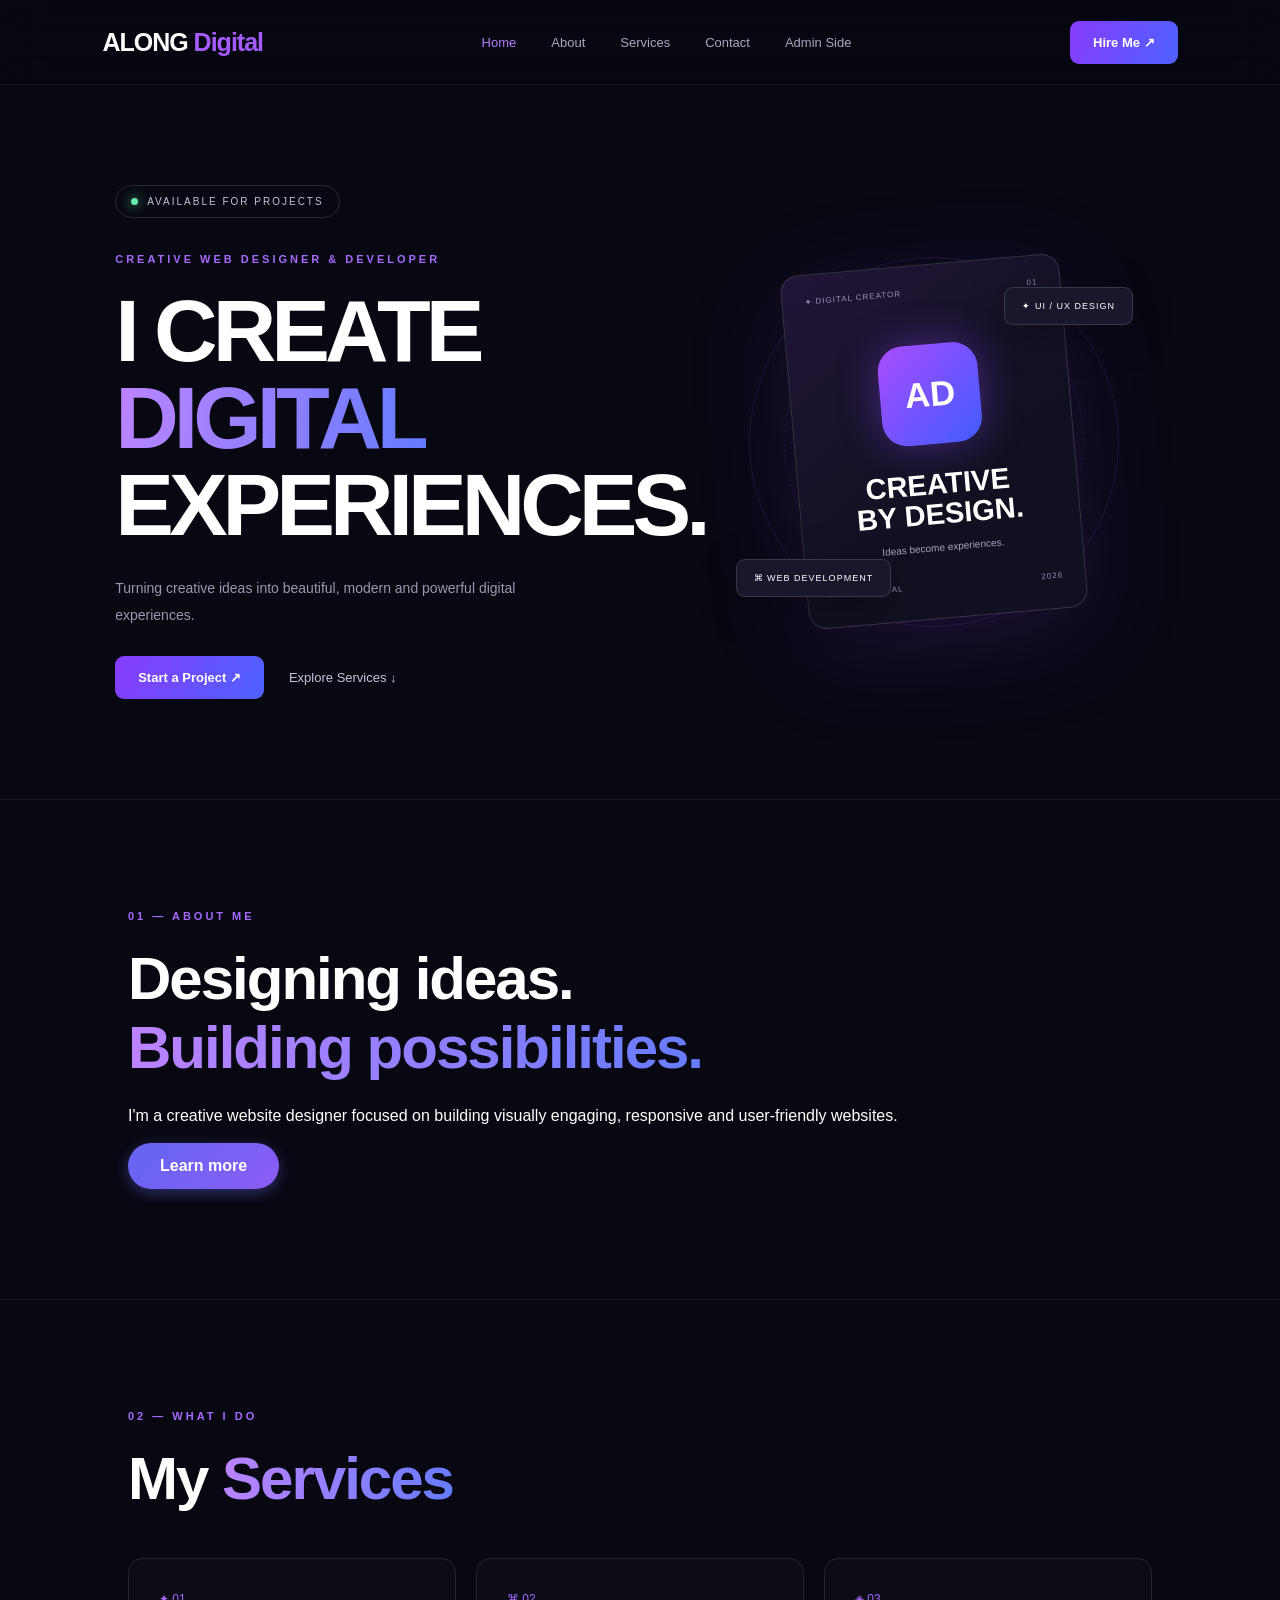
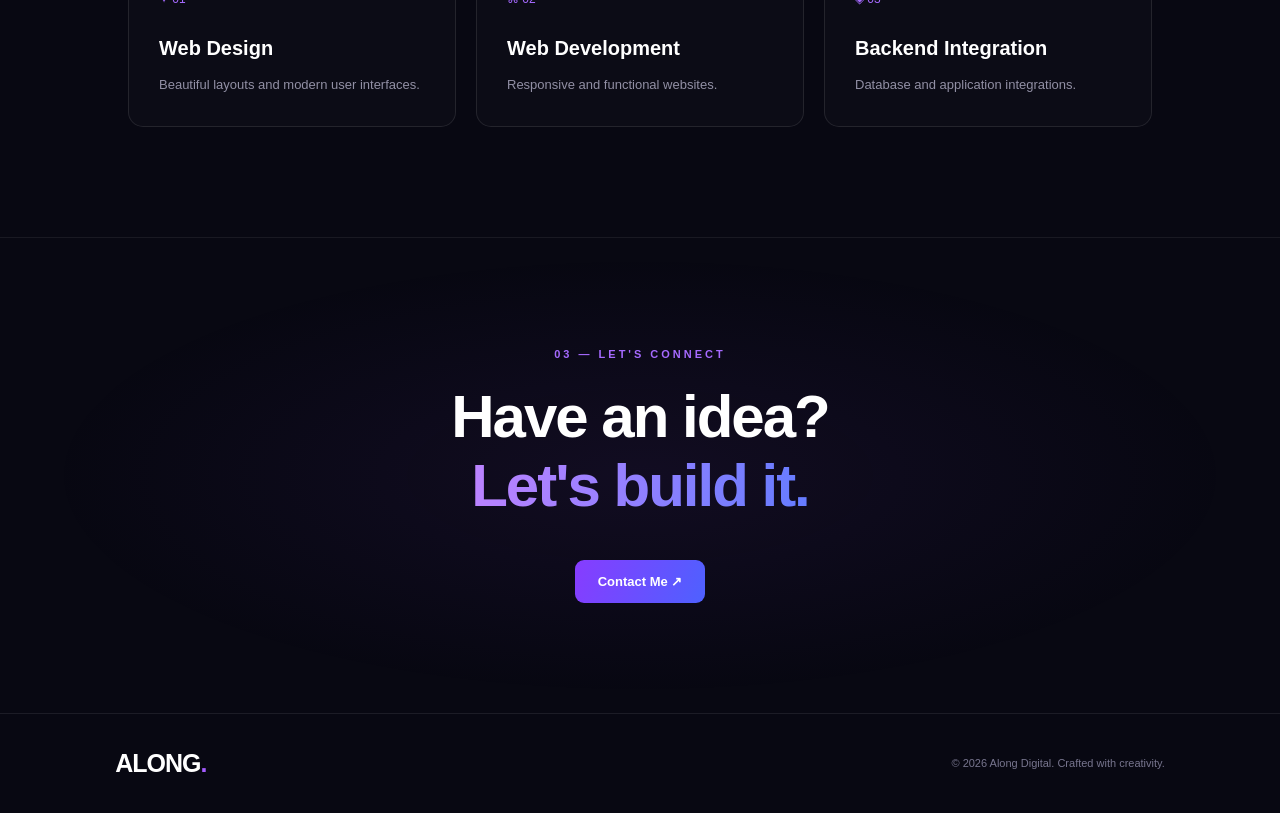
==== commit c0a7d12a: "Fix logo spacing and update Learn more button" ====
--- a/index.html
+++ b/index.html
@@ -10,7 +10,7 @@
 <body>
 
 <header class="navbar">
-  <a href="index.html" class="logo">ALONG<span>Digital</span></a>
+  <a href="index.html" class="logo">ALONG<span> Digital</span></a>
 
   <nav id="nav">
     <a href="index.html" class="active">Home</a>
@@ -61,8 +61,8 @@
     <p>
       I'm a creative website designer focused on building
       visually engaging, responsive and user-friendly websites.
-    </p>
-    <a class="other-btn" href="https://drive.google.com/file/d/1S5WJHfjvteyAa6pQIEfXdPivFFkU4tuv/view?usp=drivesdk">Learn more</a>
+    </p><br>
+    <a class="other-btn" id="learn">Learn more</a>
   </section>
 
   <section class="services section" id="services">
--- a/style.css
+++ b/style.css
@@ -549,4 +549,28 @@
     grid-template-columns: 1fr;
   }
 }
-
+.other-btn {
+  padding: 14px 32px;
+  border-radius: 999px;
+  background: linear-gradient(110deg, orange, yellow);
+  font-size: 16px;
+  font-weight: 600;
+  transition: .3s;
+  color: #ffffff;
+  display: inline-block;
+  text-decoration: none;
+  background: linear-gradient(135deg,#6366f1 0%,#8b5cf6 100%);
+  box-shadow: 0 4px 14px rgba(99,102,241,0.4);
+  transition: transform 0.2s ease,boz-shadow 0.2ease;
+  
+}
+.other-btn:hover{
+  transform: translateY(-2px);
+  box-shadow: 0 6px 20px rgba(99,102,241,0.6);
+}
+.other-btn:active{
+  transform: translateY(0);
+}
+  
+}
+
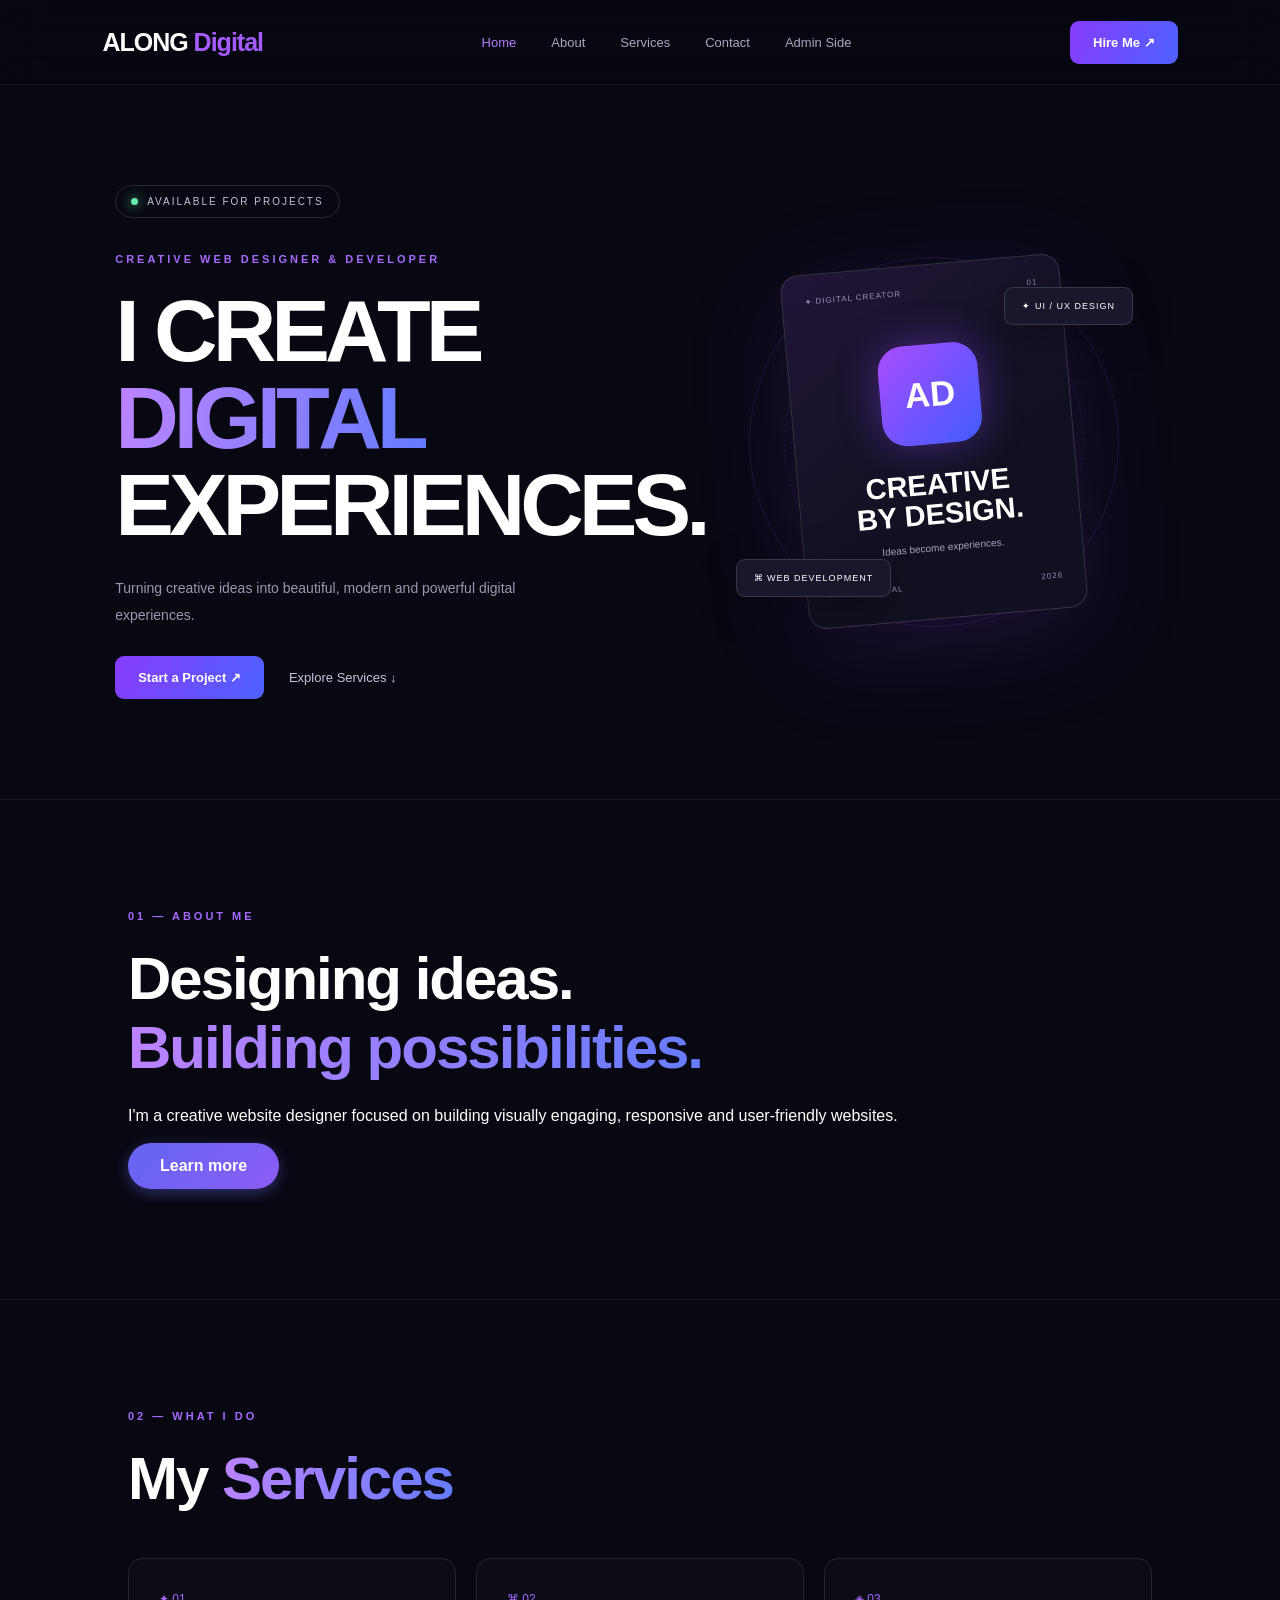
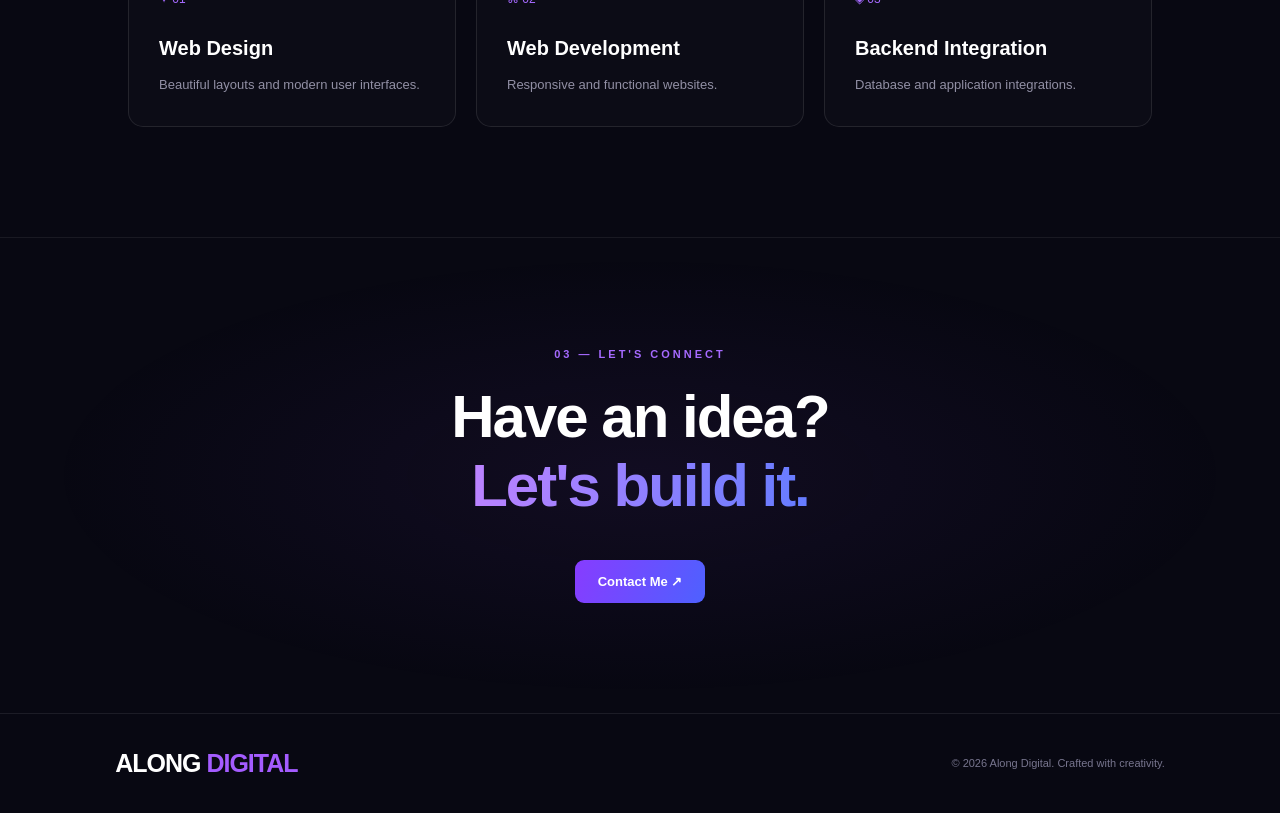
==== commit b545b5fe: "Update index.html" ====
--- a/index.html
+++ b/index.html
@@ -95,7 +95,7 @@
 </main>
 
 <footer>
-  <a href="index.html" class="logo">ALONG<span>.</span></a>
+  <a href="index.html" class="logo">ALONG<span> DIGITAL</span></a>
   <p>© 2026 Along Digital. Crafted with creativity.</p>
 </footer>
 
